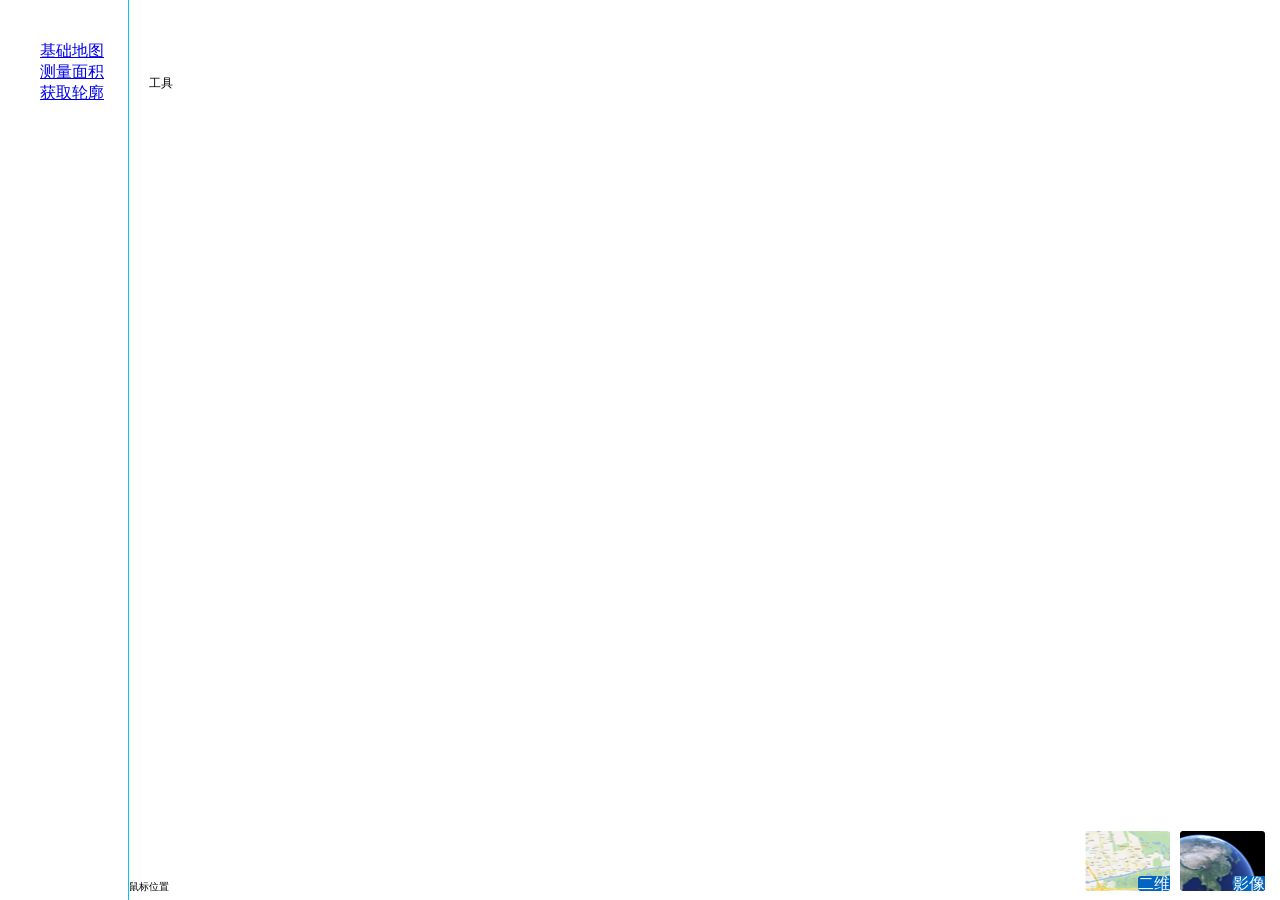
==== index.html @ 04095f0e "first commit" ====
﻿<!DOCTYPE html>
<html>
<head>
    <meta http-equiv="Content-Type" content="text/html; charset=utf-8">

    <meta name="viewport" content="initial-scale=1, maximum-scale=1,user-scalable=no">
    <title>gis工具类</title>
    <style>
        html, body {
            height: 100%;
            width: 100%;
            margin: 0;
        }
        .main{
            width: 100%;
            height: 100%;
            display: flex;
        }
        .left{
            width: 10%;
            border-right: 1px solid #01c2ff;
            padding-top: 25px;
        }
        .right{
            width:90%;
        }
        li{
            list-style: none;
        }
    </style>
</head>

<body>
    <div class="main">
        <div class="left">
            <ul>
                <li>
                    <a href="map.html" target="right">基础地图</a>
                </li>
                <li>
                    <a href="measure.html" target="right">测量面积</a>
                </li>
                <li>
                    <a href="outline.html" target="right">获取轮廓</a>
                </li>
            </ul>
        </div>
        <div class="right">
            <iframe src="map.html" frameborder="0" width="100%" height="99.5%" name="right"></iframe>
        </div>
    </div>
</body>
</html>
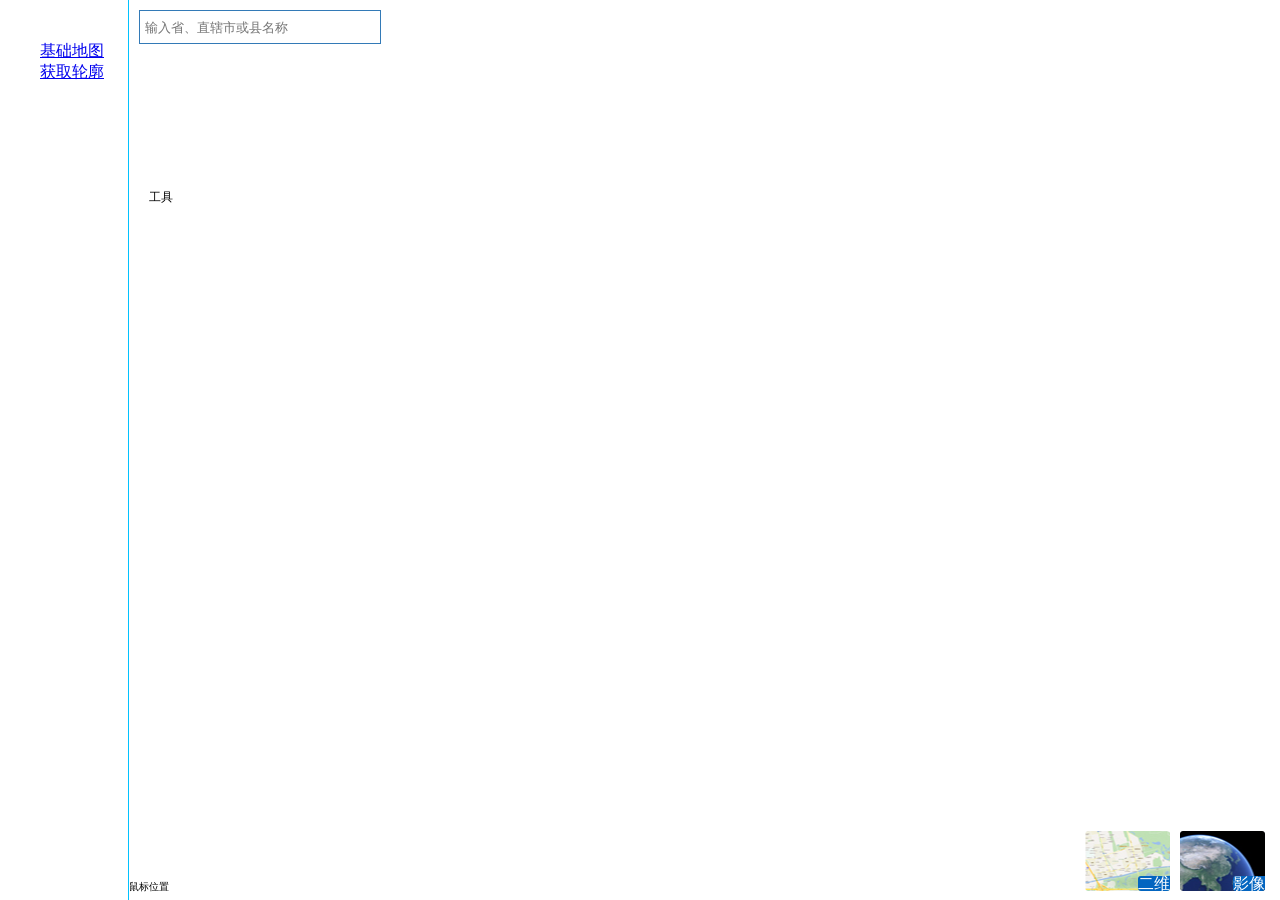
==== commit f4a01661: "Update index.html" ====
--- a/index.html
+++ b/index.html
@@ -38,9 +38,6 @@
                     <a href="map.html" target="right">基础地图</a>
                 </li>
                 <li>
-                    <a href="measure.html" target="right">测量面积</a>
-                </li>
-                <li>
                     <a href="outline.html" target="right">获取轮廓</a>
                 </li>
             </ul>
@@ -50,4 +47,4 @@
         </div>
     </div>
 </body>
-</html>+</html>
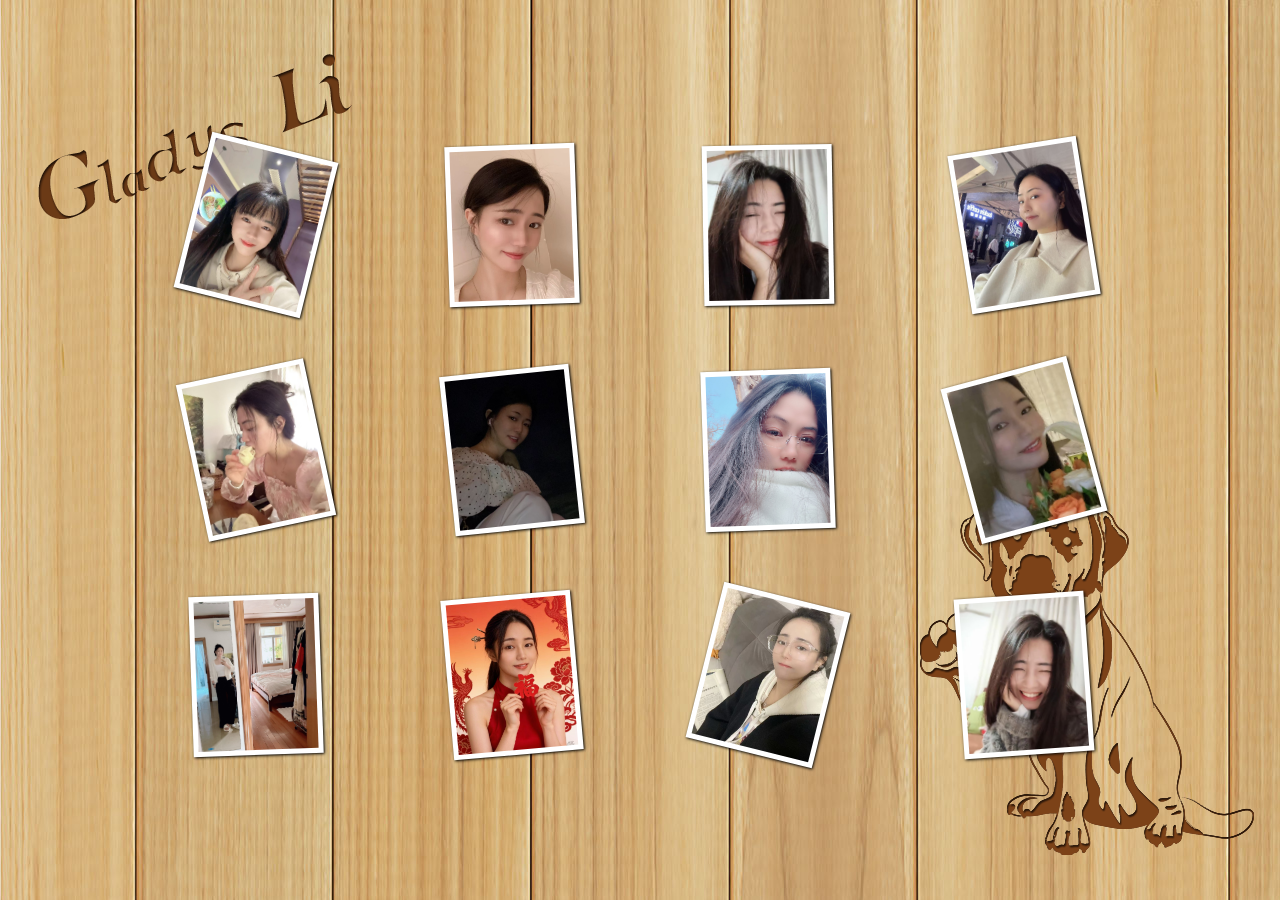
==== commit 8745db00: "照片" ====
--- a/index.html
+++ b/index.html
@@ -1,50 +1,339 @@
-﻿<!DOCTYPE html>
+<!DOCTYPE html PUBLIC "-//W3C//DTD XHTML 1.0 Strict//EN" "http://www.w3.org/TR/xhtml1/DTD/xhtml1-strict.dtd">
 <html>
-<head>
-    <meta http-equiv="Content-Type" content="text/html; charset=utf-8">
-
-    <meta name="viewport" content="initial-scale=1, maximum-scale=1,user-scalable=no">
-    <title>gis工具类</title>
-    <style>
-        html, body {
-            height: 100%;
-            width: 100%;
-            margin: 0;
-        }
-        .main{
-            width: 100%;
-            height: 100%;
-            display: flex;
-        }
-        .left{
-            width: 10%;
-            border-right: 1px solid #01c2ff;
-            padding-top: 25px;
-        }
-        .right{
-            width:90%;
-        }
-        li{
-            list-style: none;
-        }
-    </style>
-</head>
-
-<body>
-    <div class="main">
-        <div class="left">
-            <ul>
-                <li>
-                    <a href="map.html" target="right">基础地图</a>
-                </li>
-                <li>
-                    <a href="outline.html" target="right">获取轮廓</a>
-                </li>
-            </ul>
-        </div>
-        <div class="right">
-            <iframe src="map.html" frameborder="0" width="100%" height="99.5%" name="right"></iframe>
-        </div>
-    </div>
-</body>
-</html>
+    <head>
+        <title>相册</title>
+        <meta http-equiv="Content-Type" content="text/html; charset=UTF-8"/>
+        <link rel="stylesheet" href="css/style.css" type="text/css" media="screen"/>
+		
+		<script src="js/cufon-yui.js" type="text/javascript"></script>
+		<script src="js/ChunkFive_400.font.js" type="text/javascript"></script>
+		<script type="text/javascript">
+			Cufon.replace('h1',{ textShadow: '1px 1px #fff'});
+			Cufon.replace('.description',{ textShadow: '1px 1px #fff'});
+			Cufon.replace('a',{ textShadow: '1px 1px #fff', hover : true});
+		</script>
+        <style type="text/css">
+			.description{
+				position:fixed;
+				right:10px;
+				top:10px;
+				font-size:12px;
+				color:#888;
+			}
+			span.reference{
+				position:fixed;
+				left:10px;
+				bottom:10px;
+				font-size:12px;
+			}
+			span.reference a{
+				color:#888;
+				text-transform:uppercase;
+				text-decoration:none;
+				padding-right:20px;
+			}
+			span.reference a:hover{
+				color:#444;
+			}
+			.g {
+				width: 334px;
+				height: 370px;
+				position: fixed;
+				bottom: 5%;
+				right: 2%;
+			}
+			.jay {
+				width: 263px;
+				height: 200px;
+				position: fixed;
+				top: 6%;
+				left: 3%;
+				z-index: 0;
+			}
+			.im_overlay {
+				position: fixed;
+				top: 0;
+				left: 0;
+				width: 100%;
+				height: 100%;
+				background: rgba(0, 0, 0, 0.9);
+				z-index: 10000;
+				display: none;
+				cursor: pointer;
+			}
+			.im_overlay img {
+				position: absolute;
+				top: 50%;
+				left: 50%;
+				-webkit-transform: translate(-50%, -50%);
+				-moz-transform: translate(-50%, -50%);
+				-o-transform: translate(-50%, -50%);
+				transform: translate(-50%, -50%);
+				max-width: 90%;
+				max-height: 90%;
+				width: auto;
+				height: auto;
+				border: 2px solid #fff;
+				box-shadow: 0 0 20px rgba(0, 0, 0, 0.5);
+			}
+			.im_close {
+				position: absolute;
+				top: 20px;
+				right: 30px;
+				font-size: 50px;
+				color: #fff;
+				cursor: pointer;
+				z-index: 10001;
+			}
+			.im_close:hover {
+				color: #ccc;
+			}
+		</style>
+    </head>
+
+    <body>
+		<audio src="wy.mp3"  hidden="true" autoplay="true" loop="true"></audio> 
+		<div class="g"><img src="images/g.png"></div>
+		<div class="jay"><img src="images/jay.png"></div>
+		<div id="im_wrapper" class="im_wrapper">
+			<div style="background-position:0px 0px;"><img src="images/1.jpg" alt="" /></div>
+			<div style="background-position:-125px 0px;"><img src="images/2.jpg" alt="" /></div>
+			<div style="background-position:-250px 0px;"><img src="images/3.jpg" alt="" /></div>
+			<div style="background-position:-375px 0px;"><img src="images/4.jpg" alt="" /></div>
+			<div style="background-position:-500px 0px;"><img src="images/5.jpg" alt="" /></div>
+
+			<div style="background-position:0px -125px;"><img src="images/6.jpg" alt="" /></div>
+			<div style="background-position:-125px -125px;"><img src="images/7.jpg" alt="" /></div>
+			<div style="background-position:-250px -125px;"><img src="images/8.jpg" alt="" /></div>
+			<div style="background-position:-375px -125px;"><img src="images/9.jpg" alt="" /></div>
+			<div style="background-position:-500px -125px;"><img src="images/10.jpg" alt="" /></div>
+
+			<div style="background-position:0px -250px;"><img src="images/11.jpg" alt="" /></div>
+			<div style="background-position:-125px -250px;"><img src="images/12.jpg" alt="" /></div>
+		</div>
+		<div id="im_loading" class="im_loading"></div>
+        <div>
+		</div>
+
+        <!-- The JavaScript -->
+        <script type="text/javascript" src="js/jquery.min.js"></script>
+		<script src="js/jquery.transform-0.9.1.min.js"></script>
+		<script type="text/javascript">
+			(function($,sr){
+
+				var debounce = function (func, threshold, execAsap) {
+					var timeout;
+					return function debounced () {
+						var obj = this, args = arguments;
+						function delayed () {
+							if (!execAsap)
+								func.apply(obj, args);
+							timeout = null;
+						};
+						if (timeout)
+							clearTimeout(timeout);
+						else if (execAsap)
+							func.apply(obj, args);
+						timeout = setTimeout(delayed, threshold || 100);
+					};
+				}
+				//smartresize
+				jQuery.fn[sr] = function(fn){  return fn ? this.bind('resize', debounce(fn)) : this.trigger(sr); };
+			})(jQuery,'smartresize');
+		</script>
+        <script type="text/javascript">	
+            $(function() {
+				//check if the user made the
+				//mistake to open it with IE
+				var ie 			= false;
+				if ($.browser.msie)
+					ie = true;
+				//flag to control the click event
+				var flg_click	= true;
+				//the wrapper
+                var $im_wrapper	= $('#im_wrapper');
+				//the thumbs
+				var $thumbs		= $im_wrapper.children('div');
+				//all the images
+				var $thumb_imgs = $thumbs.find('img');
+				//number of images
+				var nmb_thumbs	= $thumbs.length;
+				//image loading status
+				var $im_loading	= $('#im_loading');
+				//number of thumbs per line
+				var per_line	= 4;
+				//number of thumbs per column
+				var per_col		= Math.ceil(nmb_thumbs/per_line)
+				//index of the current thumb
+				var current		= -1;
+				//mode = grid | single
+				var mode		= 'grid';
+				//an array with the positions of the thumbs
+				//we will use it for the navigation in single mode
+				var positionsArray = [];
+				for(var i = 0; i < nmb_thumbs; ++i)
+					positionsArray[i]=i;
+				
+				
+				//preload all the images
+				$im_loading.show();
+				var loaded		= 0;
+				$thumb_imgs.each(function(){
+					var $this = $(this);
+					$('<img/>').load(function(){
+						++loaded;
+						if(loaded == nmb_thumbs*2)
+							start();
+					}).attr('src',$this.attr('src'));
+					$('<img/>').load(function(){
+						++loaded;
+						if(loaded == nmb_thumbs*2)
+							start();
+					}).attr('src',$this.attr('src').replace('/thumbs',''));
+				});
+				
+				//starts the animation
+				function start(){
+					$im_loading.hide();
+					//disperse the thumbs in a grid
+					disperse();
+				}
+				
+				//disperses the thumbs in a grid based on windows dimentions
+				function disperse(){
+					if(!flg_click) return;
+					setflag();
+					mode			= 'grid';
+					//center point for first thumb along the width of the window
+					var spaces_w 	= $(window).width()/(per_line + 1);
+					//center point for first thumb along the height of the window
+					var spaces_h 	= $(window).height()/(per_col + 1);
+					//let's disperse the thumbs equally on the page
+					$thumbs.each(function(i){
+						var $thumb 	= $(this);
+						//calculate left and top for each thumb,
+						//considering how many we want per line
+						var left	= spaces_w*((i%per_line)+1) - $thumb.width()/2;
+						var top		= spaces_h*(Math.ceil((i+1)/per_line)) - $thumb.height()/2;
+						//lets give a random degree to each thumb
+						var r 		= Math.floor(Math.random()*41)-20;
+						/*
+						now we animate the thumb to its final positions;
+						we also fade in its image, animate it to 115x115,
+						and remove any background image	of the thumb - this
+						is not relevant for the first time we call disperse,
+						but when changing from single to grid mode
+						 */
+						if(ie)
+							var param = {
+								'left'		: left + 'px',
+								'top'		: top + 'px'
+							};
+						else
+							var param = {
+								'left'		: left + 'px',
+								'top'		: top + 'px',
+								'rotate'	: r + 'deg'
+							};
+						$thumb.stop()
+						.animate(param,700,function(){
+							if(i==nmb_thumbs-1)
+								setflag();
+						})
+						.find('img')
+						.fadeIn(700,function(){
+							$thumb.css({
+								'background-image'	: 'none'
+							});
+							$(this).animate({
+								'width'		: '120px',
+								'height'	: '150px',
+								'marginTop'	: '5px',
+								'marginLeft': '5px'
+							},150);
+						});
+					});
+				}
+				
+				//controls if we can click on the thumbs or not
+				//if theres an animation in progress
+				//we don't want the user to be able to click
+				function setflag(){
+					flg_click = !flg_click
+				}
+				
+				/*
+				when we click on a thumb, we want to merge them
+				and show the full image that was clicked.
+				we need to animate the thumbs positions in order
+				to center the final image in the screen. The
+				image itself is the background image that each thumb
+				will have (different background positions)
+				If we are currently seeing the single image,
+				then we want to disperse the thumbs again,
+				and with this, showing the thumbs images.
+				 */
+				$thumbs.bind('click',function(){
+					if(!flg_click) return;
+					setflag();
+					
+					var $this 		= $(this);
+					current 		= $this.index();
+					
+					if(mode	== 'grid'){
+						mode			= 'single';
+						//the source of the full image
+						var image_src	= $this.find('img').attr('src');
+						
+						//创建一个新的窗口来显示完整图片
+						var overlay = $('<div class="im_overlay"></div>');
+						var fullImg = $('<img src="' + image_src + '" />');
+						var closeBtn = $('<span class="im_close">&times;</span>');
+						
+						overlay.append(fullImg).append(closeBtn);
+						$('body').append(overlay);
+						
+						//淡入显示
+						overlay.fadeIn(300);
+						
+						//绑定关闭事件
+						overlay.add(fullImg).add(closeBtn).bind('click', function(){
+							overlay.fadeOut(300, function(){
+								overlay.remove();
+							});
+							mode = 'grid'; //重置模式为 grid
+							setflag();
+						});
+						
+						//设置 flag 允许操作
+						setTimeout(function(){
+							setflag();
+						}, 300);
+					}
+					else{
+						setflag();
+						//关闭 overlay 如果存在
+						$('.im_overlay').fadeOut(300, function(){
+							$(this).remove();
+						});
+					}
+				});
+				
+				//on windows resize call the disperse function
+				$(window).smartresize(function(){
+					disperse();
+				});
+				
+				//function to shuffle an array
+				Array.shuffle = function( array ){
+					for(
+					var j, x, i = array.length; i;
+					j = parseInt(Math.random() * i),
+					x = array[--i], array[i] = array[j], array[j] = x
+				);
+					return array;
+				};
+            });
+        </script>
+    </body>
+</html>
--- a/css/style.css
+++ b/css/style.css
@@ -0,0 +1,86 @@
+*{
+	margin:0;
+	padding:0;
+}
+body{
+	background:#f0f0f0 url(../bg.jpg) repeat top left;
+	font-family:Arial, Helvetica, sans-serif;
+	font-size:12px;
+	color: #555;
+}
+h1{
+	font-size:38px;
+	margin:10px;
+}
+h1 span{
+	font-size:20px;
+}
+.im_wrapper div{
+	left:-500px;
+	width:130px;
+	height:160px;
+	position:absolute;
+	background-repeat:no-repeat;
+	background-color:#fff;
+	cursor:pointer;
+	-moz-box-shadow:1px 1px 3px #000;
+	-webkit-box-shadow:1px 1px 3px #000;
+	box-shadow:1px 1px 3px #000;
+}
+.im_wrapper div img{
+	float:left;
+	width:120px;
+	height:150px;
+	margin:5px 0px 0px 5px;
+	object-fit: cover;
+}
+.im_loading{
+	display:none;
+	position:fixed;
+	top:50%;
+	left:50%;
+	margin:-35px 0px 0px -35px;
+	background:#fff url(../images/loader.gif) no-repeat center center;
+	width:70px;
+	height:70px;
+	z-index:9999;
+	-moz-border-radius:10px;
+	-webkit-border-radius:10px;
+	border-radius:10px;
+	-moz-box-shadow:1px 1px 3px #000;
+	-webkit-box-shadow:1px 1px 3px #000;
+	box-shadow:1px 1px 3px #000;
+	opacity:0.7;
+	filter:progid:DXImageTransform.Microsoft.Alpha(opacity=70);
+}
+.im_next,
+.im_prev{
+	width:50px;
+	height:50px;
+	position:fixed;
+	bottom:50%;
+	margin-top:-25px;
+	cursor:pointer;
+	opacity:0.7;
+	z-index:1000;
+	-moz-box-shadow:0px 0px 3px #000;
+	-webkit-box-shadow:0px 0px 3px #000;
+	box-shadow:0px 0px 3px #000;
+	-moz-border-radius:2px;
+	-webkit-border-radius:2px;
+	border-radius:2px;
+	filter:progid:DXImageTransform.Microsoft.Alpha(opacity=70);
+}
+.im_next:hover,
+.im_prev:hover
+{
+	opacity:0.9;
+}
+.im_next{
+	background:#fff url(../images/next.png) no-repeat center center;
+	right:-50px; /*10 to show*/
+}
+.im_prev{
+	background:#fff url(../images/prev.png) no-repeat center center;
+	left:-50px; /*10 to show*/
+}
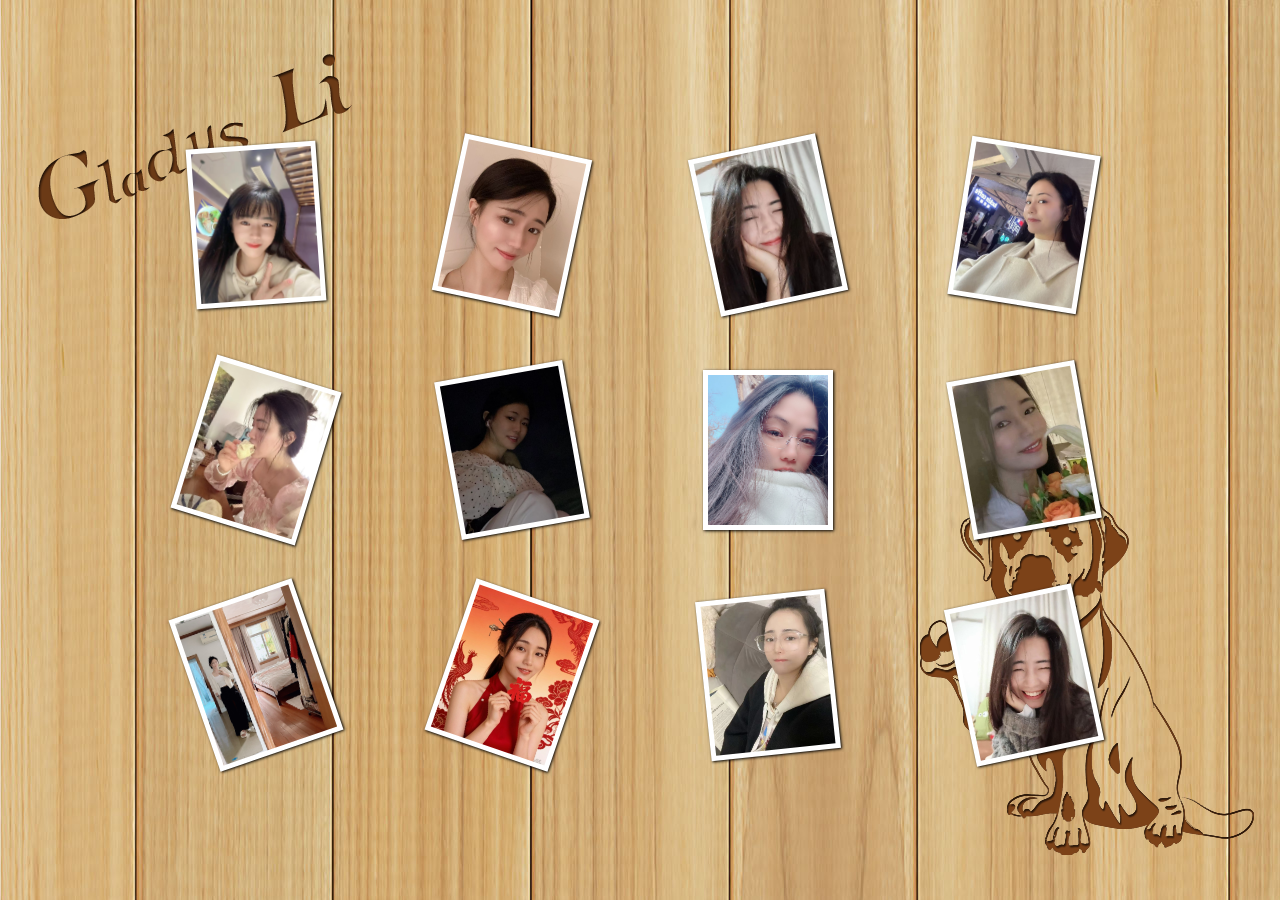
==== commit 578ded42: "Update index.html" ====
--- a/index.html
+++ b/index.html
@@ -4,7 +4,6 @@
         <title>相册</title>
         <meta http-equiv="Content-Type" content="text/html; charset=UTF-8"/>
         <link rel="stylesheet" href="css/style.css" type="text/css" media="screen"/>
-		
 		<script src="js/cufon-yui.js" type="text/javascript"></script>
 		<script src="js/ChunkFive_400.font.js" type="text/javascript"></script>
 		<script type="text/javascript">
@@ -336,4 +335,4 @@
             });
         </script>
     </body>
-</html>+</html>
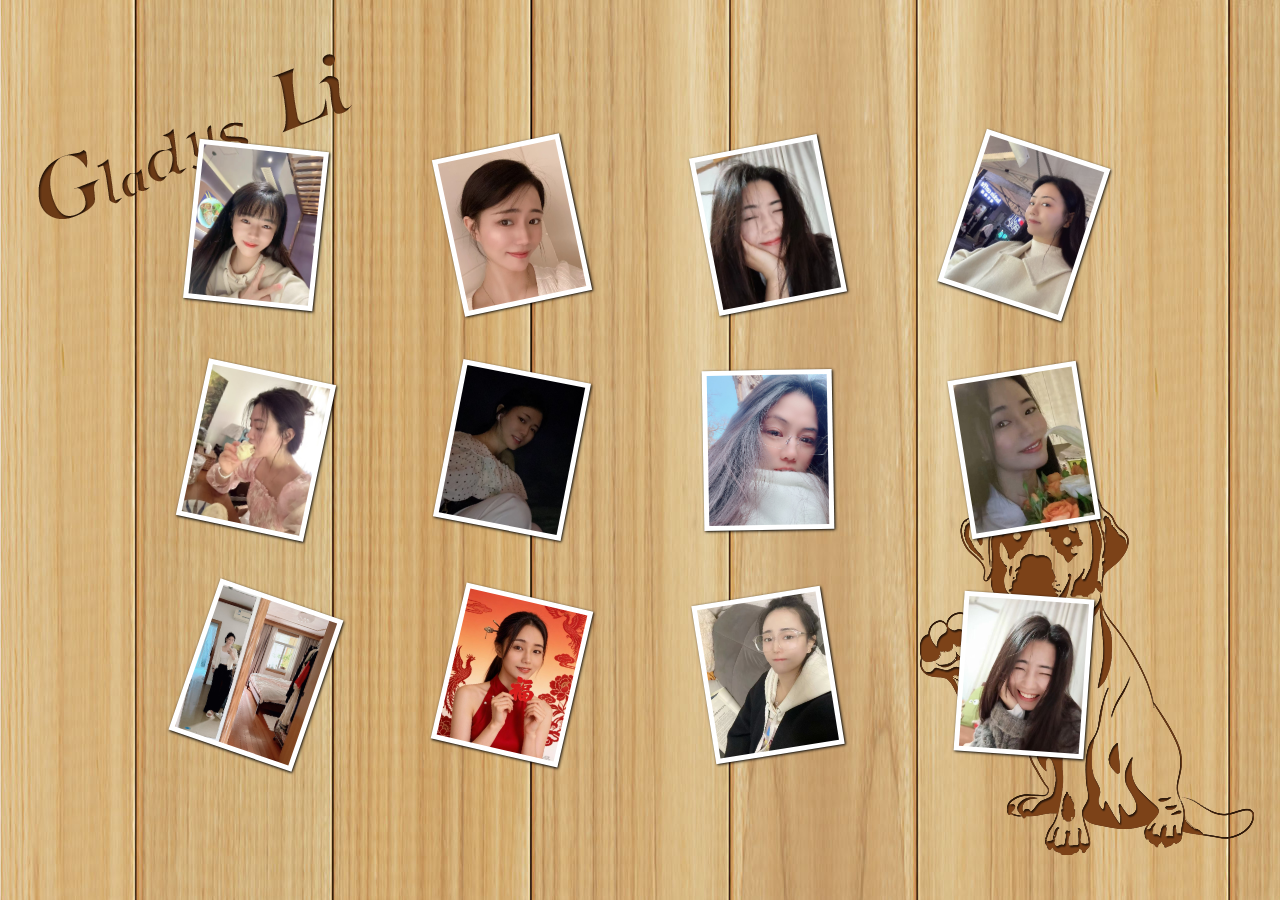
==== commit fb71796a: "Update index.html" ====
--- a/index.html
+++ b/index.html
@@ -1,9 +1,10 @@
 <!DOCTYPE html PUBLIC "-//W3C//DTD XHTML 1.0 Strict//EN" "http://www.w3.org/TR/xhtml1/DTD/xhtml1-strict.dtd">
 <html>
     <head>
-        <title>相册</title>
+        <title>张宝芝美美哒</title>
         <meta http-equiv="Content-Type" content="text/html; charset=UTF-8"/>
         <link rel="stylesheet" href="css/style.css" type="text/css" media="screen"/>
+		
 		<script src="js/cufon-yui.js" type="text/javascript"></script>
 		<script src="js/ChunkFive_400.font.js" type="text/javascript"></script>
 		<script type="text/javascript">
@@ -295,13 +296,26 @@
 						//淡入显示
 						overlay.fadeIn(300);
 						
-						//绑定关闭事件
-						overlay.add(fullImg).add(closeBtn).bind('click', function(){
+						//绑定关闭事件 - 只绑定在 overlay 背景上
+						overlay.bind('click', function(){
 							overlay.fadeOut(300, function(){
 								overlay.remove();
 							});
 							mode = 'grid'; //重置模式为 grid
-							setflag();
+							flg_click = true; //恢复点击
+						});
+											
+						//阻止点击图片和按钮时冒泡到背景
+						fullImg.bind('click', function(e){
+							e.stopPropagation();
+						});
+						closeBtn.bind('click', function(e){
+							e.stopPropagation();
+							overlay.fadeOut(300, function(){
+								overlay.remove();
+							});
+							mode = 'grid';
+							flg_click = true;
 						});
 						
 						//设置 flag 允许操作
@@ -310,11 +324,13 @@
 						}, 300);
 					}
 					else{
-						setflag();
-						//关闭 overlay 如果存在
+						//如果已经有 overlay 了，先关闭它
 						$('.im_overlay').fadeOut(300, function(){
 							$(this).remove();
-						});
+							mode = 'grid'; //重置模式为 grid
+							flg_click = true; //恢复点击
+						});
+						return; //直接返回，不执行后续操作
 					}
 				});
 				
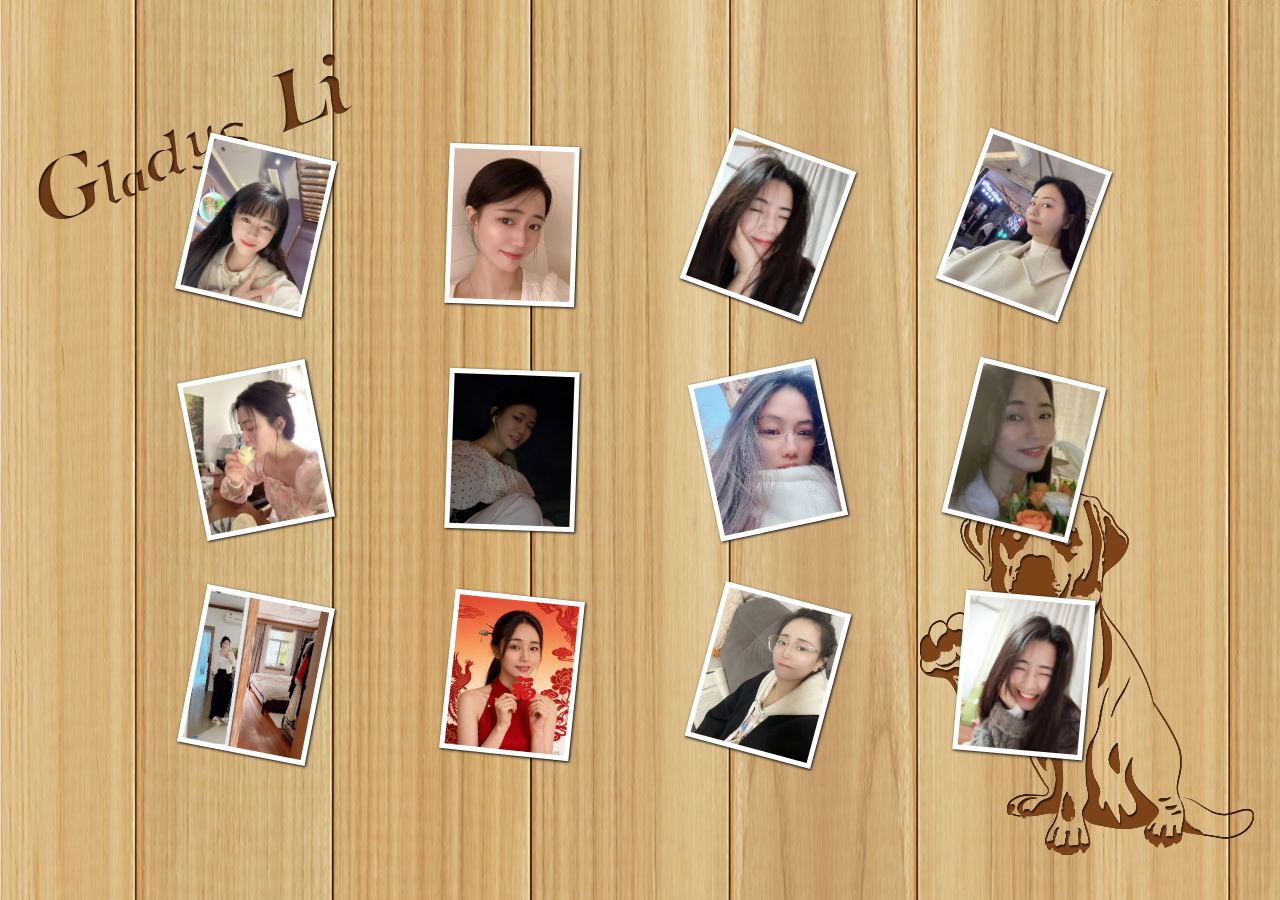
==== commit fdccdd49: "Update index.html" ====
--- a/index.html
+++ b/index.html
@@ -4,7 +4,6 @@
         <title>张宝芝美美哒</title>
         <meta http-equiv="Content-Type" content="text/html; charset=UTF-8"/>
         <link rel="stylesheet" href="css/style.css" type="text/css" media="screen"/>
-		
 		<script src="js/cufon-yui.js" type="text/javascript"></script>
 		<script src="js/ChunkFive_400.font.js" type="text/javascript"></script>
 		<script type="text/javascript">
